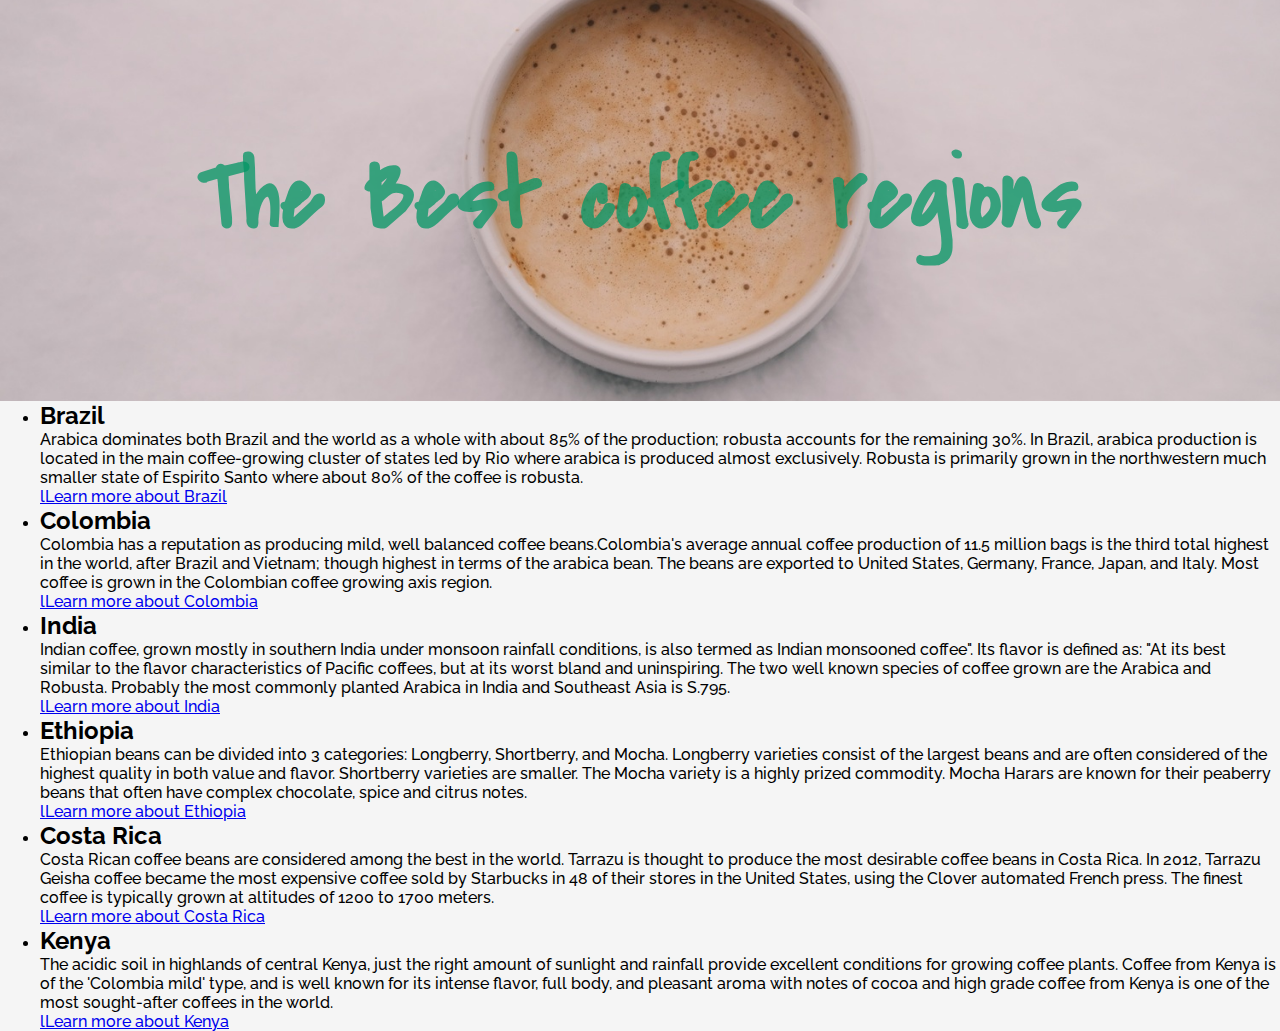
==== HW-34-1/Coffee/coffee.html @ 0fc02724 "01" ====
<!DOCTYPE html>
<html lang="en">

<head>
    <meta charset="UTF-8">
    <meta name="viewport" content="width=device-width, initial-scale=1.0">
    <title>Coffee</title>
    <link rel="icon" href="./images/coffee.png">
    <link rel="stylesheet" href="./CSS/style.css">
</head>

<body>

    <div class="header">
        <h1>
            The Best coffee regions
        </h1>
    </div>
    <div class="main">
        <ul>
            <li>
                <h2>Brazil</h2>
                <p>
                    Arabica dominates both Brazil and the world as a whole with about 85% of the production; robusta
                    accounts for the remaining 30%. In Brazil, arabica production is located in the main coffee-growing
                    cluster of states led by Rio where arabica is
                    produced almost exclusively. Robusta is primarily grown in the northwestern much smaller state of
                    Espirito Santo where about 80% of the coffee is robusta.
                </p>
                <a href="https://en.wikipedia.org/wiki/Brazi" target="_blank">lLearn more about Brazil</a>
            </li>
            <li>
                <h2>Colombia</h2>
                <p>
                    Colombia has a reputation as producing mild, well balanced coffee beans.Colombia's average annual
                    coffee production of 11.5 million bags is the third total highest in the world, after Brazil and
                    Vietnam; though highest in terms of the arabica
                    bean. The beans are exported to United States, Germany, France, Japan, and Italy. Most coffee is
                    grown in the Colombian coffee growing axis region.
                </p>
                <a href="https://de.wikipedia.org/wiki/Colombia" target="_blank">lLearn more about Colombia</a>
            </li>
            <li>
                <h2>India</h2>
                <p>
                    Indian coffee, grown mostly in southern India under monsoon rainfall conditions, is also termed as
                    Indian monsooned coffee". Its flavor is defined as: "At its best similar to the flavor
                    characteristics of Pacific coffees, but at its worst bland and uninspiring. The two well known
                    species of coffee grown are the Arabica and Robusta. Probably the most commonly planted Arabica in
                    India and Southeast Asia is S.795.
                </p>
                <a href="https://de.wikipedia.org/wiki/India" target="_blank">lLearn more about India</a>
            </li>
            <li>
                <h2> Ethiopia</h2>
                <p>
                    Ethiopian beans can be divided into 3 categories: Longberry, Shortberry, and Mocha. Longberry
                    varieties consist of the largest beans and are often considered of the highest quality in both value
                    and flavor. Shortberry varieties are smaller. The Mocha variety is a highly prized commodity. Mocha
                    Harars are known for their peaberry beans that often have complex chocolate, spice and citrus notes.
                </p>
                <a href="https://de.wikipedia.org/wiki/Ethiopia" target="_blank">lLearn more about Ethiopia</a>
            </li>
            <li>
                <h2> Costa Rica</h2>
                <p>
                    Costa Rican coffee beans are considered among the best in the world. Tarrazu is thought to produce
                    the most desirable coffee beans in Costa Rica. In 2012, Tarrazu Geisha coffee became the most
                    expensive coffee sold by Starbucks in 48 of their stores in the United States, using the Clover
                    automated French press. The finest coffee is typically grown at altitudes of 1200 to 1700 meters.

                </p>
                <a href="https://de.wikipedia.org/wiki/Costa_Rica" target="_blank">lLearn more about Costa Rica</a>
            </li>
            <li>
                <h2>Kenya</h2>
                <p>
                    The acidic soil in highlands of central Kenya, just the right amount of sunlight and rainfall
                    provide excellent conditions for growing coffee plants. Coffee from Kenya is of the 'Colombia mild'
                    type, and is well known for its intense flavor, full body, and pleasant aroma with notes of cocoa
                    and high grade coffee from Kenya is one of the most sought-after coffees in the world.
                </p>
                <a href="https://de.wikipedia.org/wiki/Kenya" target="_blank">lLearn more about Kenya</a>
            </li>
        </ul>
    </div>
    
</body>

</html>
---- HW-34-1/Coffee/CSS/style.css ----
@import url('https://fonts.googleapis.com/css2?family=Covered+By+Your+Grace&family=Raleway:wght@100;500;600;800&display=swap');
*{
    margin: 0;
}
body{
    background-color: whitesmoke;
    font-family: 'Raleway', sans-serif;
    font-weight: 500;
}
.header{
    height: 400px;
    background-image: url(../images/coffee-bgnd.jpeg);
    background-position: center;
    background-size: cover;
    border-top: 1px solid transparent;
}
h1{
    font-size: 100px;
    font-family: 'Covered By Your Grace', cursive;
    color: rgb(3, 150, 100, 0.75);
    text-align: center;
    margin-top: 10%;
}
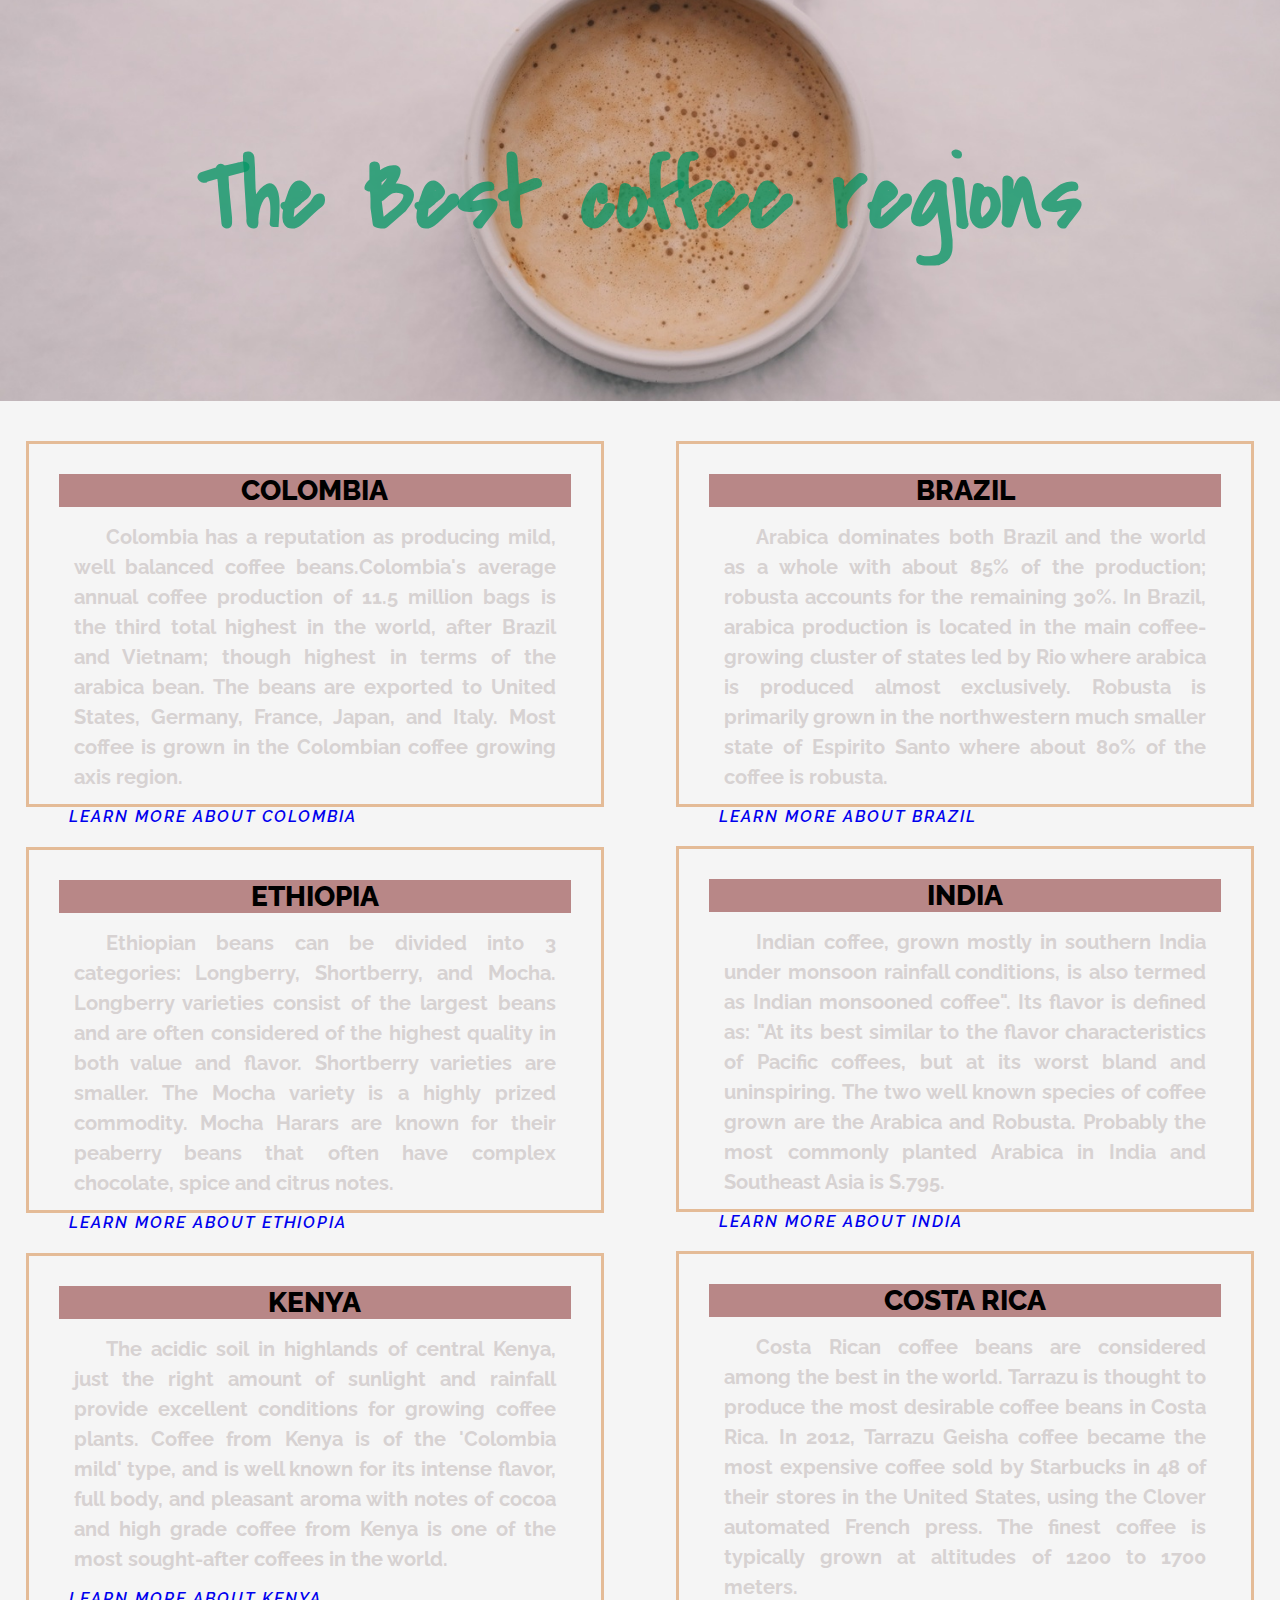
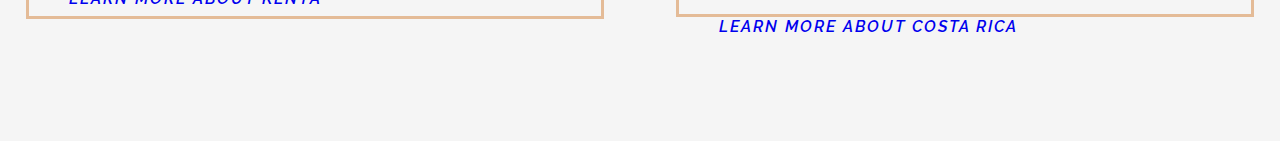
==== commit fad29be7: "1111" ====
--- a/HW-34-1/Coffee/coffee.html
+++ b/HW-34-1/Coffee/coffee.html
@@ -17,72 +17,72 @@
         </h1>
     </div>
     <div class="main">
-        <ul>
-            <li>
+       
+            <div class="brazil">
                 <h2>Brazil</h2>
-                <p>
+                <p ><b>
                     Arabica dominates both Brazil and the world as a whole with about 85% of the production; robusta
                     accounts for the remaining 30%. In Brazil, arabica production is located in the main coffee-growing
                     cluster of states led by Rio where arabica is
                     produced almost exclusively. Robusta is primarily grown in the northwestern much smaller state of
-                    Espirito Santo where about 80% of the coffee is robusta.
+                    Espirito Santo where about 80% of the coffee is robusta.</b>
                 </p>
-                <a href="https://en.wikipedia.org/wiki/Brazi" target="_blank">lLearn more about Brazil</a>
-            </li>
-            <li>
+                <a href="https://en.wikipedia.org/wiki/Brazi" target="_blank">Learn more about Brazil</a>
+            </div>
+            <div class="colombia">
                 <h2>Colombia</h2>
-                <p>
+                <p ><b>
                     Colombia has a reputation as producing mild, well balanced coffee beans.Colombia's average annual
                     coffee production of 11.5 million bags is the third total highest in the world, after Brazil and
                     Vietnam; though highest in terms of the arabica
                     bean. The beans are exported to United States, Germany, France, Japan, and Italy. Most coffee is
-                    grown in the Colombian coffee growing axis region.
+                    grown in the Colombian coffee growing axis region.</b>
                 </p>
-                <a href="https://de.wikipedia.org/wiki/Colombia" target="_blank">lLearn more about Colombia</a>
-            </li>
-            <li>
+                <a href="https://de.wikipedia.org/wiki/Colombia" target="_blank">Learn more about Colombia</a>
+            </div>
+            <div class="india">
                 <h2>India</h2>
-                <p>
+                <p ><b>
                     Indian coffee, grown mostly in southern India under monsoon rainfall conditions, is also termed as
                     Indian monsooned coffee". Its flavor is defined as: "At its best similar to the flavor
                     characteristics of Pacific coffees, but at its worst bland and uninspiring. The two well known
                     species of coffee grown are the Arabica and Robusta. Probably the most commonly planted Arabica in
-                    India and Southeast Asia is S.795.
+                    India and Southeast Asia is S.795.</b>
                 </p>
-                <a href="https://de.wikipedia.org/wiki/India" target="_blank">lLearn more about India</a>
-            </li>
-            <li>
+                <a href="https://de.wikipedia.org/wiki/India" target="_blank">Learn more about India</a>
+            </div>
+            <div class="ethiopia">
                 <h2> Ethiopia</h2>
-                <p>
+                <p ><b>
                     Ethiopian beans can be divided into 3 categories: Longberry, Shortberry, and Mocha. Longberry
                     varieties consist of the largest beans and are often considered of the highest quality in both value
                     and flavor. Shortberry varieties are smaller. The Mocha variety is a highly prized commodity. Mocha
-                    Harars are known for their peaberry beans that often have complex chocolate, spice and citrus notes.
+                    Harars are known for their peaberry beans that often have complex chocolate, spice and citrus notes.</b>
                 </p>
-                <a href="https://de.wikipedia.org/wiki/Ethiopia" target="_blank">lLearn more about Ethiopia</a>
-            </li>
-            <li>
+                <a href="https://de.wikipedia.org/wiki/Ethiopia" target="_blank">Learn more about Ethiopia</a>
+            </div>
+            <div class="costa-rica">
                 <h2> Costa Rica</h2>
-                <p>
+                <p><b>
                     Costa Rican coffee beans are considered among the best in the world. Tarrazu is thought to produce
                     the most desirable coffee beans in Costa Rica. In 2012, Tarrazu Geisha coffee became the most
                     expensive coffee sold by Starbucks in 48 of their stores in the United States, using the Clover
-                    automated French press. The finest coffee is typically grown at altitudes of 1200 to 1700 meters.
+                    automated French press. The finest coffee is typically grown at altitudes of 1200 to 1700 meters.</b>
 
                 </p>
-                <a href="https://de.wikipedia.org/wiki/Costa_Rica" target="_blank">lLearn more about Costa Rica</a>
-            </li>
-            <li>
+                <a href="https://de.wikipedia.org/wiki/Costa_Rica" target="_blank">Learn more about Costa Rica</a>
+            </div>
+            <div class="kenya">
                 <h2>Kenya</h2>
-                <p>
+                <p ><b>
                     The acidic soil in highlands of central Kenya, just the right amount of sunlight and rainfall
                     provide excellent conditions for growing coffee plants. Coffee from Kenya is of the 'Colombia mild'
                     type, and is well known for its intense flavor, full body, and pleasant aroma with notes of cocoa
-                    and high grade coffee from Kenya is one of the most sought-after coffees in the world.
+                    and high grade coffee from Kenya is one of the most sought-after coffees in the world.</b>
                 </p>
-                <a href="https://de.wikipedia.org/wiki/Kenya" target="_blank">lLearn more about Kenya</a>
-            </li>
-        </ul>
+                <a href="https://de.wikipedia.org/wiki/Kenya" target="_blank">Learn more about Kenya</a>
+            </div>
+        
     </div>
     
 </body>
--- a/HW-34-1/Coffee/CSS/style.css
+++ b/HW-34-1/Coffee/CSS/style.css
@@ -1,24 +1,98 @@
 @import url('https://fonts.googleapis.com/css2?family=Covered+By+Your+Grace&family=Raleway:wght@100;500;600;800&display=swap');
-*{
+
+* {
     margin: 0;
 }
-body{
+
+body {
     background-color: whitesmoke;
     font-family: 'Raleway', sans-serif;
     font-weight: 500;
 }
-.header{
+
+.header {
     height: 400px;
     background-image: url(../images/coffee-bgnd.jpeg);
     background-position: center;
     background-size: cover;
     border-top: 1px solid transparent;
+    /* padding: 133px;
+    box-sizing: border-box; */
 }
-h1{
+
+h1 {
     font-size: 100px;
     font-family: 'Covered By Your Grace', cursive;
     color: rgb(3, 150, 100, 0.75);
     text-align: center;
     margin-top: 10%;
 }
-    +
+.main {
+    background-image: url(https://image.winudf.com/v2/image/Y29tLmxheWxhbGkuY29mZmVld2FsbHBhcGVyX3NjcmVlbl8xXzE1MjEwOTUxMzRfMDMy/screen-1.jpg?fakeurl=1&type=.jpg);
+    background-repeat: no-repeat;
+    background-attachment: fixed;
+    background-size: cover;
+    height: 1300px;
+    padding: 0;
+    position: relative;
+}
+
+.main div {
+    margin: 40px 2%;
+    border: 3px solid #e4bb97;
+    padding: 30px;
+    width: 40%;
+    height: 300px;
+
+}
+
+.main div>h2 {
+    font-weight: 800;
+    font-size: 28px;
+    background-color: rgb(184, 135, 135);
+    text-align: center;
+    text-transform: uppercase;
+}
+
+.main div>p {
+    color: #d7d2d2;
+    font-size: 20px ;
+
+    text-align: justify;
+    text-indent: 32px;
+    line-height: 1.5;
+    padding: 15px;
+}
+
+.main div>a {
+    columns: #eb9c6f;
+    font-weight: 600;
+    text-transform: uppercase;
+    padding-left: 10px;
+    text-decoration: none;
+    letter-spacing: 2px;
+    font-style: italic;
+
+}
+
+.brazil {
+
+    top: -40px;
+    right: 0;
+    position: absolute;
+
+}
+
+.india {
+    top: 365px;
+    right: 0;
+    position: absolute;
+
+}
+
+.costa-rica {
+    top: 770px;
+    right: 0;
+    position: absolute;
+}